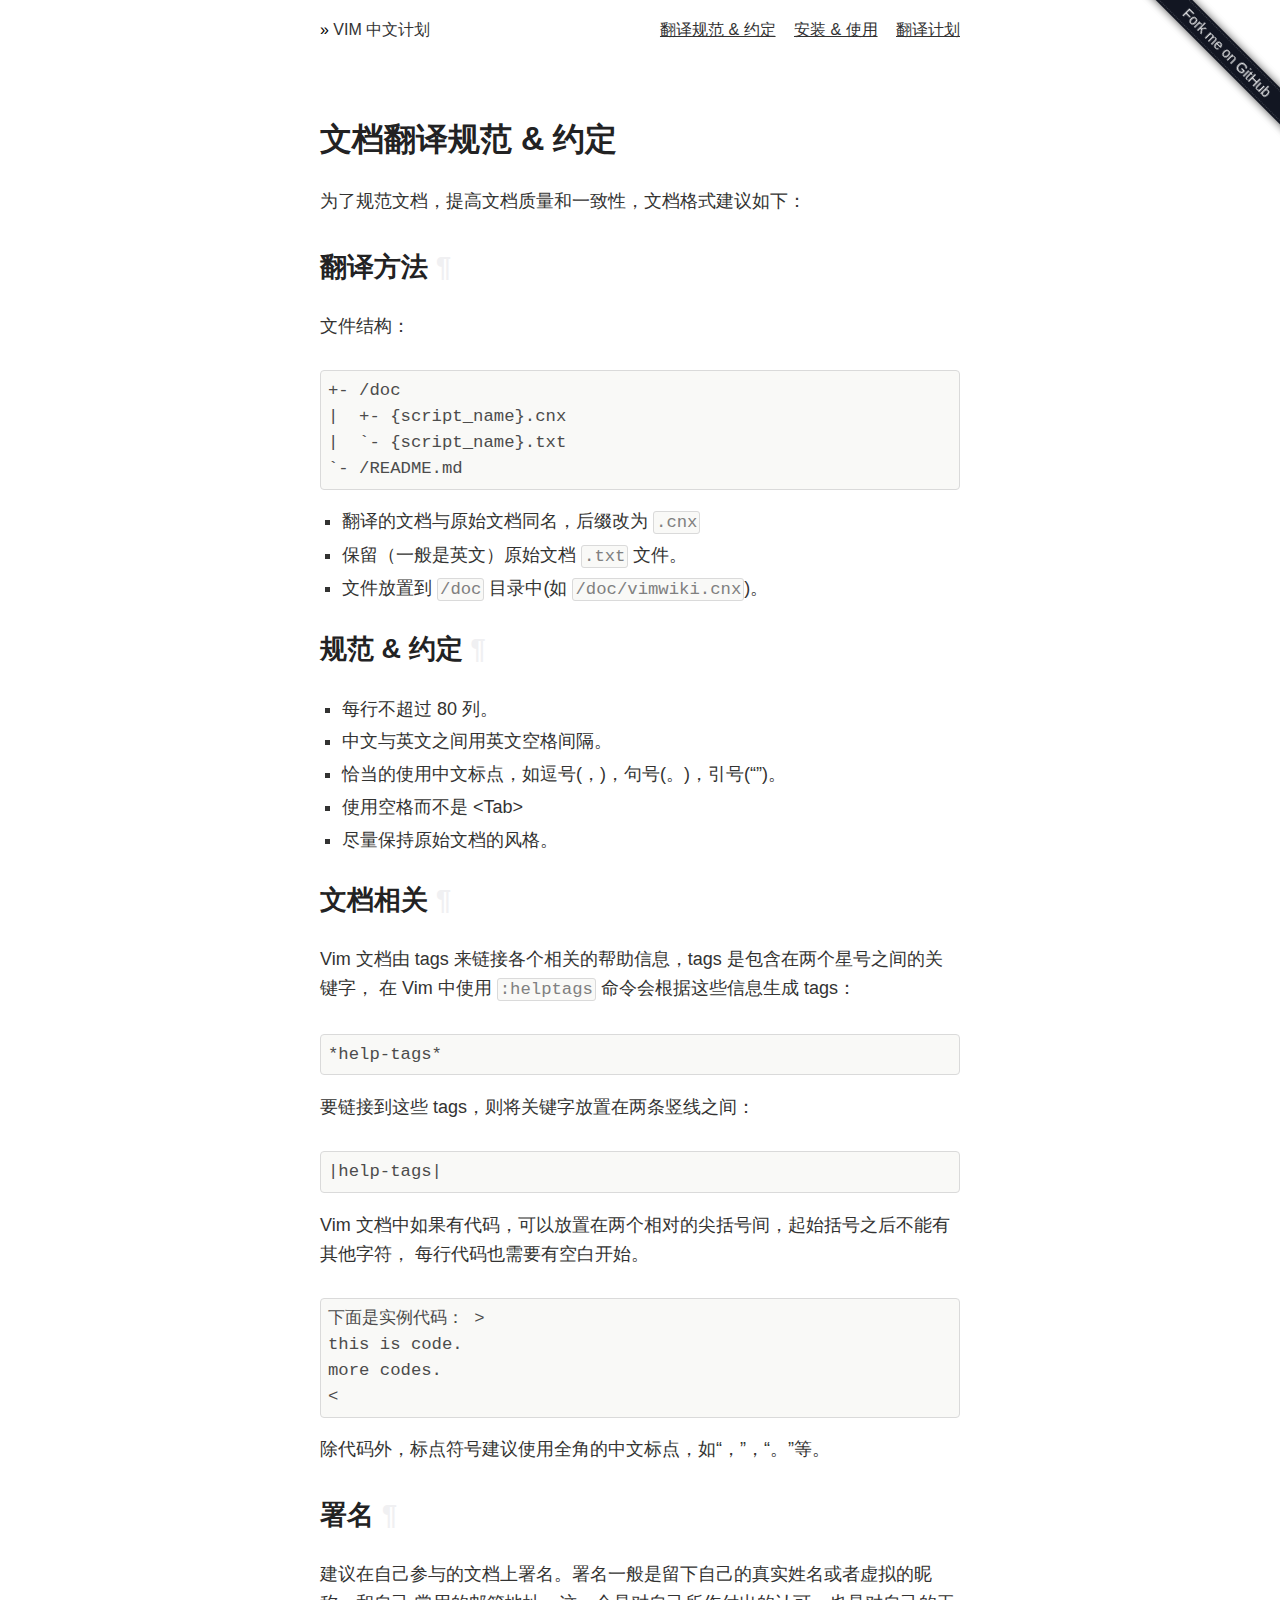
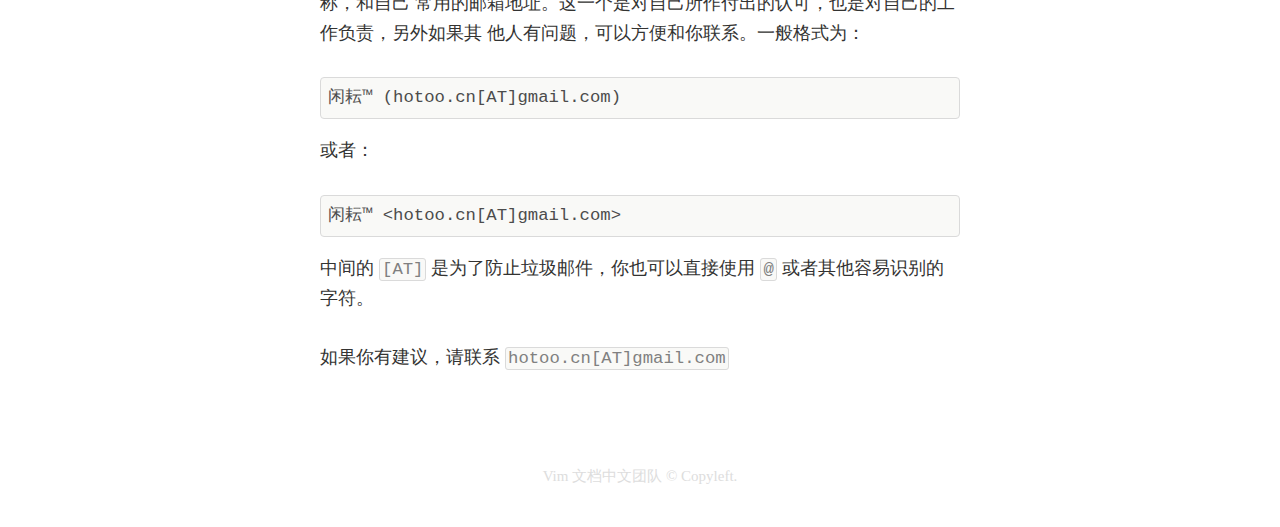
==== spec.html @ 467f9187 "Update documentation" ====
<!DOCTYPE HTML>
<html lang="en">
  <head>
    <meta charset="utf-8">
    <meta name="viewport" content="width=device-width">
    <meta name="generator" content="nico 0.5.0">
    <meta name="theme" content="one 0.2">
    <title>文档翻译规范 &amp; 约定</title>
    <link rel="stylesheet" href="./static/one.css" />
    <script type="text/javascript">
      var _gaq = _gaq || [];
      _gaq.push(['_setAccount', '[object Object]']);
      _gaq.push(['_trackPageview']);
      _gaq.push(['_trackPageLoadTime']);
      (function() {
        var ga = document.createElement('script'); ga.type = 'text/javascript'; ga.async = true;
        ga.src = 'https://ssl.google-analytics.com/ga.js';
        var s = document.getElementsByTagName('script')[0]; s.parentNode.insertBefore(ga, s);
      })();
    </script>
  </head>
  <body>
    <div class="header">
      <div class="container">
        <div class="brand">
          <a class="home" href="./">Vim 中文计划</a>
        </div>
        <div class="menu" role="navigation">
          <a href="../../../../../spec">翻译规范 & 约定</a>
          <a href="../../../../../usage">安装 & 使用</a>
          <a href="https://github.com/vimcn/vimcn.github.com/wiki/PLAN/.">翻译计划</a>
        </div>
      </div>
    </div>
    <div class="document yue">
<div class="hentry" itemscope itemtype="http://schema.org/Article">
  <h1 class="entry-title" itemprop="name">文档翻译规范 &amp; 约定</h1>
  <div class="entry-content" itemprop="articleBody"><p>为了规范文档，提高文档质量和一致性，文档格式建议如下：</p>
<h2 id="翻译方法">翻译方法</h2><p>文件结构：</p>
<pre>+- /doc
|  +- {script_name}.cnx
|  `- {script_name}.txt
`- /README.md</pre><ul>
<li>翻译的文档与原始文档同名，后缀改为 <code>.cnx</code></li>
<li>保留（一般是英文）原始文档 <code>.txt</code> 文件。</li>
<li>文件放置到 <code>/doc</code> 目录中(如 <code>/doc/vimwiki.cnx</code>)。</li>
</ul>
<h2 id="规范-amp-约定">规范 &amp; 约定</h2><ul>
<li>每行不超过 80 列。</li>
<li>中文与英文之间用英文空格间隔。</li>
<li>恰当的使用中文标点，如逗号(，)，句号(。)，引号(“”)。</li>
<li>使用空格而不是 &lt;Tab&gt;</li>
<li>尽量保持原始文档的风格。</li>
</ul>
<h2 id="文档相关">文档相关</h2><p>Vim 文档由 tags 来链接各个相关的帮助信息，tags 是包含在两个星号之间的关键字，
在 Vim 中使用 <code>:helptags</code> 命令会根据这些信息生成 tags：</p>
<pre>*help-tags*</pre><p>要链接到这些 tags，则将关键字放置在两条竖线之间：</p>
<pre>|help-tags|</pre><p>Vim 文档中如果有代码，可以放置在两个相对的尖括号间，起始括号之后不能有其他字符，
每行代码也需要有空白开始。</p>
<pre>下面是实例代码： &gt;
this is code.
more codes.
&lt;</pre><p>除代码外，标点符号建议使用全角的中文标点，如“，”，“。”等。</p>
<h2 id="署名">署名</h2><p>建议在自己参与的文档上署名。署名一般是留下自己的真实姓名或者虚拟的昵称，和自己
常用的邮箱地址。这一个是对自己所作付出的认可，也是对自己的工作负责，另外如果其
他人有问题，可以方便和你联系。一般格式为：</p>
<pre>闲耘™ (hotoo.cn[AT]gmail.com)</pre><p>或者：</p>
<pre>闲耘™ &lt;hotoo.cn[AT]gmail.com&gt;</pre><p>中间的 <code>[AT]</code> 是为了防止垃圾邮件，你也可以直接使用 <code>@</code> 或者其他容易识别的字符。</p>
<p>如果你有建议，请联系 <code>hotoo.cn[AT]gmail.com</code></p>
</div>
</div>
</div>
    <div class="footer">
      <p class="copyright">Vim 文档中文团队 © Copyleft.</p>
    </div>
    <div class="github"><a class="github-link" href="https://github.com/vimcn">Fork me on GitHub</a></div>
    <script src="./static/one.js"></script>
  </body>
</html>
---- static/one.css ----
/**
 * yue.css
 *
 * yue.css is designed for readable content.
 *
 * Copyright (c) 2013 by Hsiaoming Yang.
 */

.yue {
  font: 400 18px/1.62 "Georgia", "Xin Gothic", "Hiragino Sans GB", "WenQuanYi Micro Hei", "Microsoft YaHei", "SimSun", sans-serif;
  color: #333332;
}
.yue ::selection {
  background-color: rgba(0,0,0,0.2);
}
.yue h1,
.yue h2,
.yue h3,
.yue h4,
.yue h5,
.yue h6 {
  color: #222223;
}
.yue h1 {
  font-size: 1.8em;
  margin: 0.67em 0;
}
.yue > h1 {
  margin-top: 0;
  font-size: 2em;
}
.yue h2 {
  font-size: 1.5em;
  margin: 0.83em 0;
}
.yue h3 {
  font-size: 1.17em;
  margin: 1em 0;
}
.yue h4,
.yue h5,
.yue h6 {
  font-size: 1em;
  margin: 1.6em 0 1em 0;
}
.yue h6 {
  font-weight: 500;
}
.yue p {
  margin-top: 0;
  margin-bottom: 1.64em;
}
.yue a {
  color: #111;
  word-wrap: break-word;
}
.yue a:hover {
  color: #555;
}
.yue strong,
.yue b {
  font-weight: 700;
  color: #222;
}
.yue em,
.yue i {
  font-style: italic;
  color: #222;
}
.yue img {
  max-width: 98%;
  margin: 0.2em 0;
}
.yue hr {
  border: 0 none;
  margin-bottom: 1em;
}
.yue hr:after {
  color: #9f9f95;
  font-size: 1.1em;
  display: block;
  content: "* * *";
  text-align: center;
  letter-spacing: 0.6em;
}
.yue blockquote {
  padding-left: 20px;
  border-left: 4px solid #dadada;
  margin: 0 0 1.64em -24px;
  color: #666664;
}
.yue ul,
.yue ol {
  margin: 0 0 24px 6px;
  padding-left: 16px;
}
.yue ul {
  list-style-type: square;
}
.yue ol {
  list-style-type: decimal;
}
.yue li {
  margin-bottom: 0.2em;
}
.yue li ul,
.yue li ol {
  margin-top: 0;
  margin-bottom: 0;
  margin-left: 14px;
}
.yue li ul {
  list-style-type: disc;
}
.yue li ul ul {
  list-style-type: circle;
}
.yue li p {
  margin: 0.4em 0 0.6em;
}
.yue .unstyled {
  list-style-type: none;
  margin: 0;
  padding: 0;
}
.yue code,
.yue tt {
  color: #808080;
  font-size: 0.96em;
  background-color: #f9f9f7;
  padding: 1px 2px;
  border: 1px solid #dadada;
  border-radius: 3px;
  font-family: "Inconsolata", "Menlo", monospace;
}
.yue pre {
  padding: 7px;
  border: 1px solid #dadada;
  border-radius: 4px;
  overflow: auto;
  line-height: 1.5;
  font-size: 0.96em;
  font-family: "Inconsolata", "Menlo", monospace;
  color: #4c4c4c;
  background-color: #f9f9f7;
}
.yue pre code,
.yue pre tt {
  color: #4c4c4c;
  border: none;
  background-color: none;
  padding: auto;
}
.yue table {
  border-collapse: collapse;
  border-spacing: 0;
  margin-bottom: 1.5em;
  font-size: 0.96em;
}
.yue th,
.yue td {
  text-align: left;
  padding: 4px 8px 4px 10px;
  border: 1px solid #dadada;
}
.yue td {
  vertical-align: top;
}
.yue tr:nth-child(even) {
  background-color: #efefee;
}
/* syntax browed from github */

pre .comment,
pre .template_comment,
pre .diff .header,
pre .javadoc {
  color: #998;
  font-style: italic
}

pre .keyword,
pre .css .rule .keyword,
pre .winutils,
pre .javascript .title,
pre .nginx .title,
pre .subst,
pre .request,
pre .status {
  color: #333;
  font-weight: bold
}

pre .number,
pre .hexcolor,
pre .ruby .constant {
  color: #099;
}

pre .string,
pre .tag .value,
pre .phpdoc,
pre .tex .formula {
  color: #d14
}

pre .title,
pre .id {
  color: #900;
  font-weight: bold
}

pre .javascript .title,
pre .lisp .title,
pre .clojure .title,
pre .subst {
  font-weight: normal
}

pre .class .title,
pre .haskell .type,
pre .vhdl .literal,
pre .tex .command {
  color: #458;
  font-weight: bold
}

pre .tag,
pre .tag .title,
pre .rules .property,
pre .django .tag .keyword {
  color: #000080;
  font-weight: normal
}

pre .attribute,
pre .variable,
pre .lisp .body {
  color: #008080
}

pre .regexp {
  color: #009926
}

pre .class {
  color: #458;
  font-weight: bold
}

pre .symbol,
pre .ruby .symbol .string,
pre .lisp .keyword,
pre .tex .special,
pre .prompt {
  color: #990073
}

pre .built_in,
pre .lisp .title,
pre .clojure .built_in {
  color: #0086b3
}

pre .preprocessor,
pre .pi,
pre .doctype,
pre .shebang,
pre .cdata {
  color: #999;
  font-weight: bold
}

pre .deletion {
  background: #fdd
}

pre .addition {
  background: #dfd
}

pre .diff .change {
  background: #0086b3
}

pre .chunk {
  color: #aaa
}
html, body {
  padding: 0;
  margin: 0;
}

.sep {
  margin: 0 18px;
}
/* layout */
.header {
  font-size: 16px;
  font-family: "Optima", "Avenir", "Helvetica Neue", sans-serif;
  padding: 20px 10px;
}
.header a {
  color: #323233;
}
.header a:hover {
  opacity: 0.6;
}
.header .menu {
  text-align: right;
}
.header .brand {
  float: left;
  margin-right: 30px;
  text-transform: uppercase;
}
.brand:before {
  content: '»';
}
.brand a {
  text-decoration: none;
}
.menu a {
  margin-left: 14px;
}
.container {
  max-width: 640px;
  *width: 650px;
  margin: 0 auto;
  zoom: 1;
}
.container:after {
  content: " ";
  display: block;
  visibility: none;
  clear: both;
}
.document {
  max-width: 640px;
  *width: 650px;
  margin: 0 auto;
  padding: 30px 10px;
}
.footer {
  margin: 0 auto;
  max-width: 500px;
  *width: 500px;
  color: #555;
  color: rgba(0, 0, 0, 0.5);
  font-size: 15px;
  line-height: 1.3;
  padding: 20px 20px 30px;
}
.copyright {
  text-align: center;
  color: #ddd;
}
.copyright a {
  color: #ddd;
}
@media (max-width: 650px) {
  .footer {
    padding-bottom: 10px;
  }
}

/* entry */
.entry-meta {
  border-top: 1px solid #eee;
  padding-top: 10px;
  color: #565655;
  font-size: smaller;
}
.entry-description {
  color: #676867;
  font-size: larger;
}
.entry-tags a:before {
  content: '#';
  color: #ccc;
}
.entry-list .item {
  margin-bottom: 1em;
}
.entry-list .item-title {
  font-size: 16px;
  margin-bottom: 0;
}
.entry-list .item-description {
  color: #565655;
  font-size: 16px;
  padding-left: 84px;
}
.entry-list .item-description p {
  margin: 0;
}
.entry-list .item time {
  display: inline-block;
  width: 80px;
  font: normal 12px monospace;
  color: #999;
}

.document a.title-permalink {
  margin-left: 4px;
  padding: 0 4px;
  text-decoration: none;
  color: #f0f0f2;
}
.document a.title-permalink:hover {
  color: #5784bf;
  background-color: #eee;
}

/* pagination */
.pagination {
  position: relative;
  margin-top: 40px;
  font-size: 12px;
  text-transform: uppercase;
  font-weight: 700;
  font-family: "Optima", "Avenir", "Helvetica Neue", sans-serif;
}
.pagination .newer {
  position: absolute;
  text-decoration: none;
  left: 0;
}
.pagination .older {
  position: absolute;
  text-decoration: none;
  right: 0;
}
.pagination .newer:before {
  content: "«";
}
.pagination .older:after {
  content: "»"
}

/* extra widget */
.github {
  position: fixed;
  top: 40px;
  right: -50px;
  border: 2px solid #121622;
  box-shadow: 0 0 8px #555;
  -webkit-transform: rotate(45deg);
  -moz-transform: rotate(45deg);
  -o-transform: rotate(45deg);
  -ms-transform: rotate(45deg);
  transform: rotate(45deg);
}
.github:hover {
  box-shadow: 0 0 12px #444;
}
.github .github-link {
  display: block;
  font-family: "Lato", sans-serif;
  font-size: 14px;
  padding: 2px 0;
  width: 200px;
  border: 1px dotted #383C46;
  background-color: #121622;
  color: #ECEDEE;
  text-decoration: none;
  text-align: center;
}
@media (max-width: 890px) {
  .github {
    display: none;
  }
}

.document a.button {
  display: inline-block;
  padding: 1em;
  margin: 0;
  background-color: #222223;
  color: #fcfcfd;
  text-transform: uppercase;
  border: none;
  text-decoration: none;
  outline: none;
  border-radius: 3px;
  text-align: center;
  letter-spacing: 0.1em;
  font: bold 0.7em/1 "Arial", sans-serif;
  cursor: pointer;
  vertical-align: middle;
}
.document a.button:hover {
  opacity: 0.9;
  color: white;
}

.tagcloud {
  margin-bottom: 2em;
}
.tagcloud .count {
  font-size: 12px;
}
.tagcloud a {
  display: inline-block;
  margin: 0.2em 0.4em;
  opacity: 0.6;
}
.tagcloud a:hover {
  opacity: 1;
}
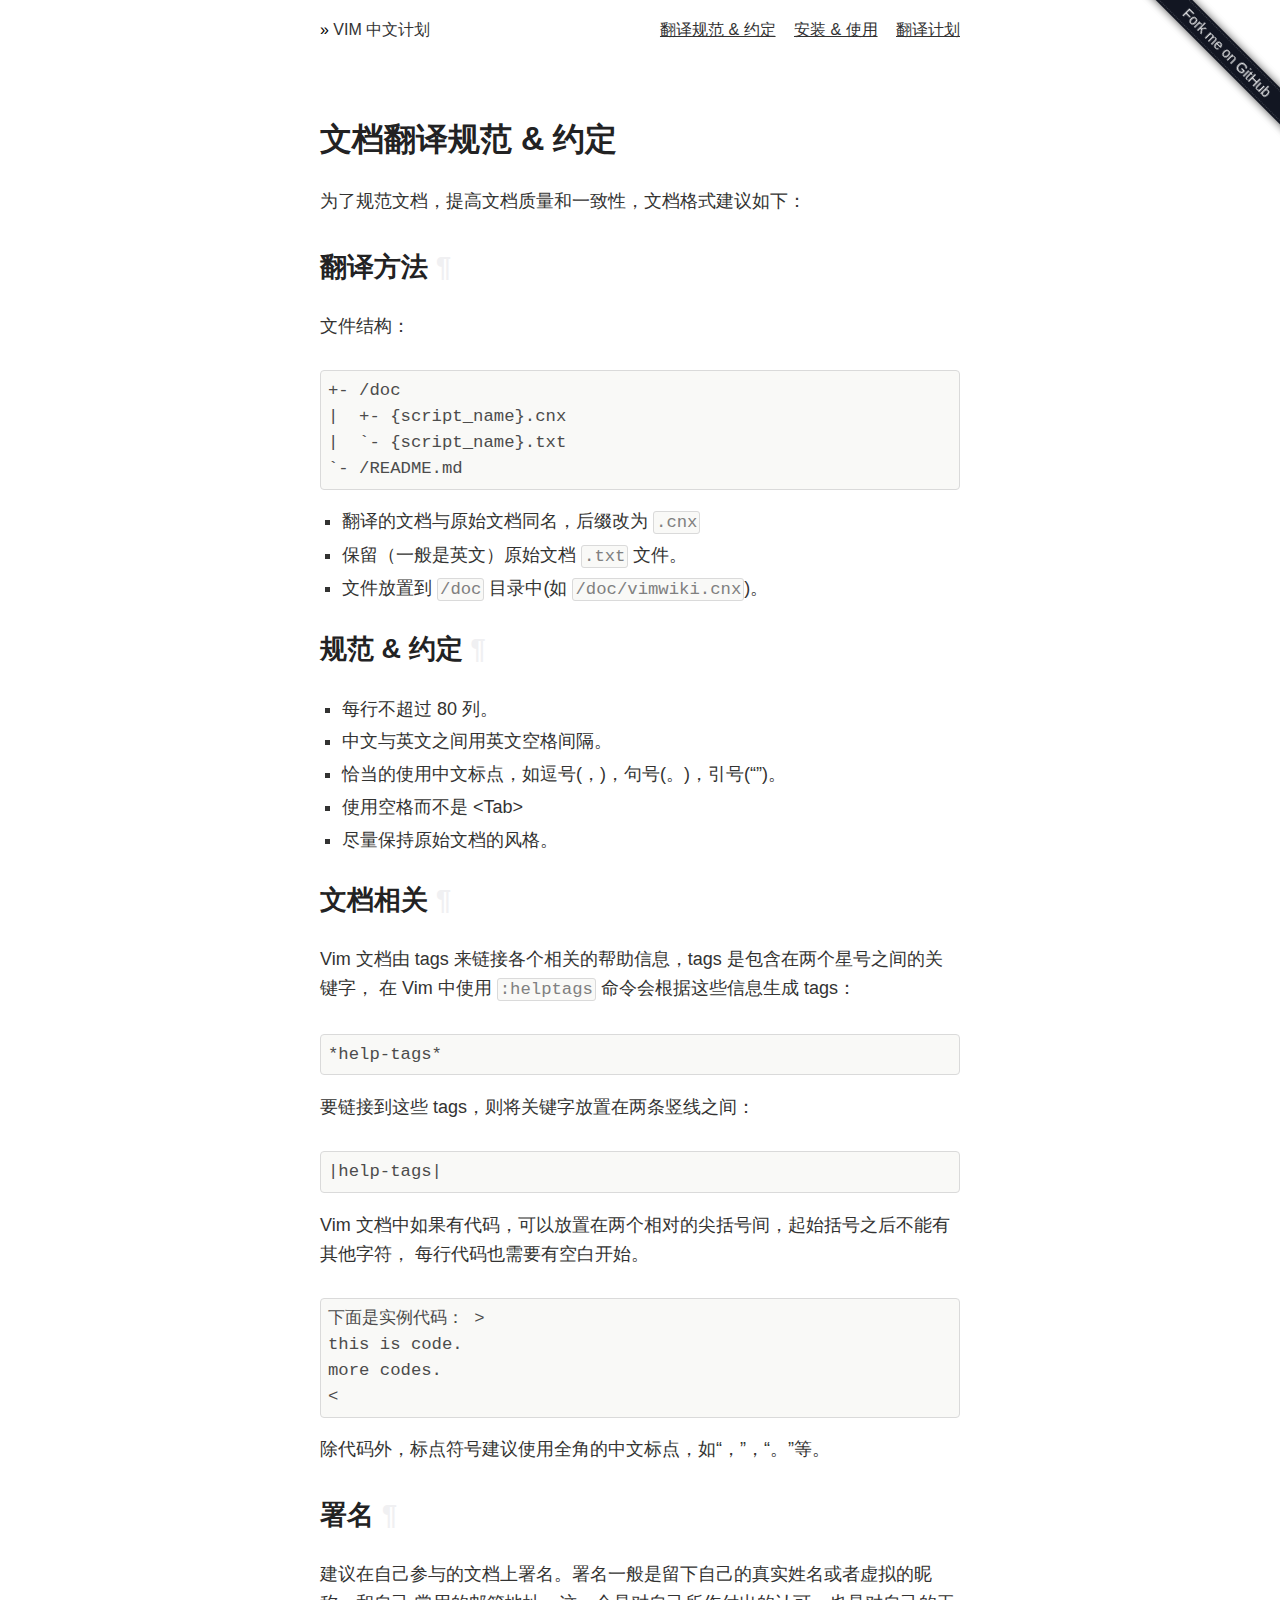
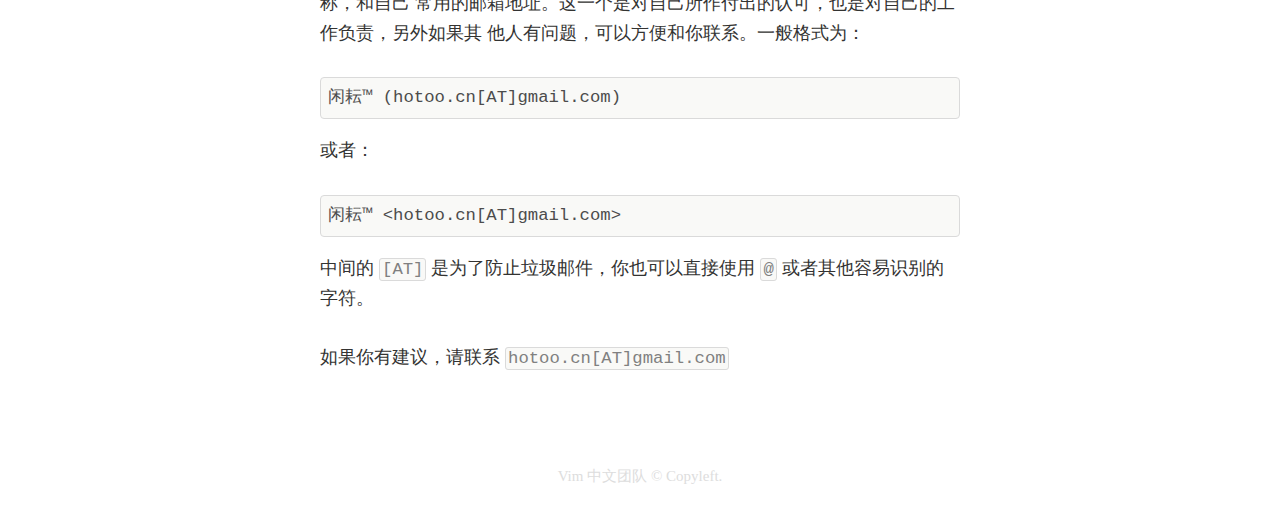
==== commit dc5542a7: "Update documentation" ====
--- a/spec.html
+++ b/spec.html
@@ -71,7 +71,7 @@
 </div>
 </div>
     <div class="footer">
-      <p class="copyright">Vim 文档中文团队 © Copyleft.</p>
+      <p class="copyright">Vim 中文团队 © Copyleft.</p>
     </div>
     <div class="github"><a class="github-link" href="https://github.com/vimcn">Fork me on GitHub</a></div>
     <script src="./static/one.js"></script>
